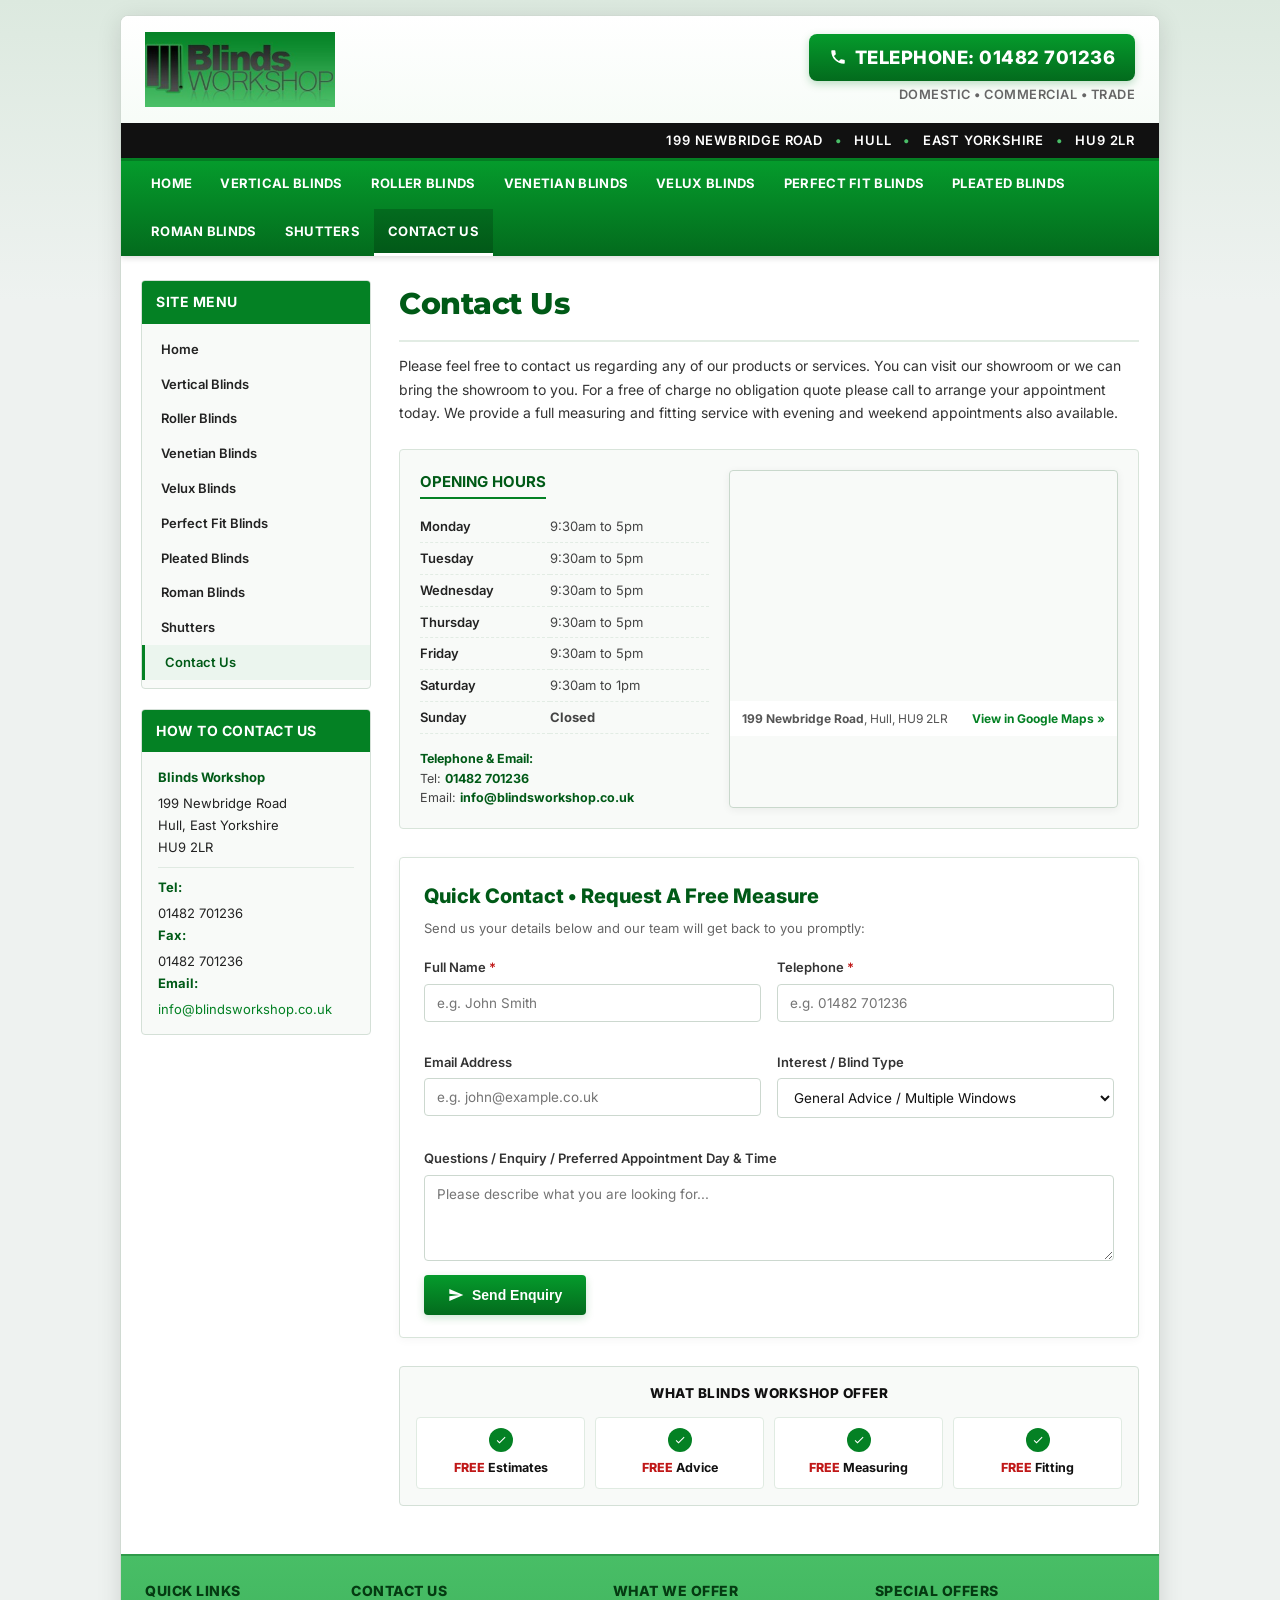
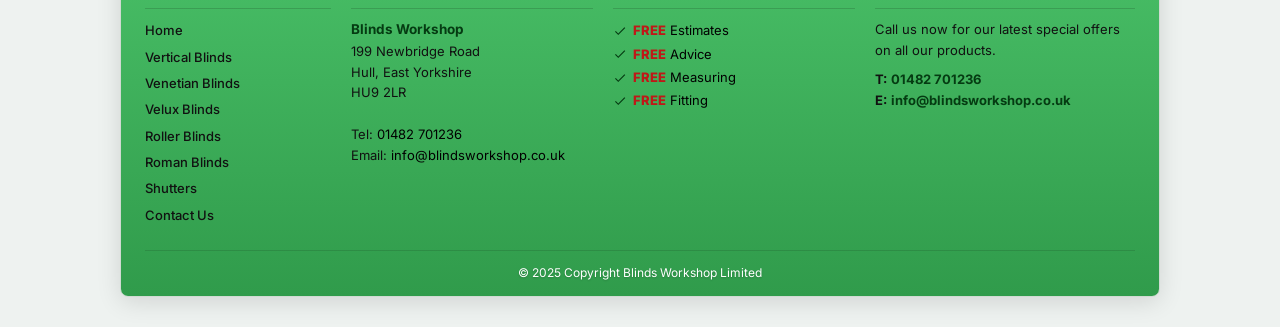
==== contact.html @ a2c5d9ee "Add dedicated responsive Contact Us page with opening hours, map and enquiry form" ====
<!DOCTYPE html>
<html lang="en">
<head>
  <meta charset="UTF-8">
  <meta name="viewport" content="width=device-width, initial-scale=1.0">
  <meta name="keywords" content="blinds workshop, contact blinds workshop, blinds contact, discount blinds, free fitting, hull, york, brough, hessle, yorkshire">
  <meta name="description" content="Contact the Blinds Workshop in Hull. We are a manufacturer of high quality blinds for domestic, commercial and trade customers. Showroom based in Hull, East Yorkshire.">
  <title>Contact Us - Blinds Workshop | Verticals | Rollers | Venetian | Velux | Romans | Hull - East Yorkshire</title>

  <!-- Clean System & Web Typography -->
  <link rel="preconnect" href="https://fonts.googleapis.com">
  <link rel="preconnect" href="https://fonts.gstatic.com" crossorigin>
  <link href="https://fonts.googleapis.com/css2?family=Inter:wght@400;500;600;700;800&family=Montserrat:wght@600;700;800&display=swap" rel="stylesheet">

  <style>
    /* ==========================================================================
       BLINDS WORKSHOP - CONTACT US PAGE
       Preserving authentic green brand identity, structure & content
       ========================================================================== */
    :root {
      --brand-green: #048124;
      --brand-green-dark: #005a17;
      --brand-green-light: #4ABE68;
      --brand-green-grad: linear-gradient(180deg, #059b2c 0%, #036b1d 100%);
      --brand-footer-grad: linear-gradient(180deg, #48be66 0%, #309b4b 100%);
      --accent-red: #c01818;
      --text-main: #222222;
      --text-muted: #555555;
      --bg-page: #eef2f0;
      --bg-card: #ffffff;
      --border-light: #dbe4dd;
      --radius-sm: 4px;
      --radius-md: 8px;
      --shadow-subtle: 0 4px 14px rgba(0, 0, 0, 0.08);
      --container-width: 1040px;
    }

    *, *::before, *::after {
      box-sizing: border-box;
      margin: 0;
      padding: 0;
    }

    body {
      font-family: 'Inter', Arial, Helvetica, sans-serif;
      font-size: 14px;
      line-height: 1.6;
      color: var(--text-main);
      background-color: var(--bg-page);
      background-image: linear-gradient(180deg, #dce9df 0%, #eef2f0 300px);
      background-repeat: no-repeat;
    }

    a {
      color: #000000;
      text-decoration: none;
      transition: color 0.15s ease;
    }

    a:hover {
      color: var(--brand-green-dark);
      text-decoration: underline;
    }

    img {
      max-width: 100%;
      height: auto;
      display: block;
    }

    .site-wrapper {
      max-width: var(--container-width);
      margin: 15px auto 30px auto;
      background: #ffffff;
      box-shadow: 0 5px 25px rgba(0, 0, 0, 0.12);
      border-radius: var(--radius-md);
      overflow: hidden;
      border: 1px solid #d0dad2;
    }

    /* HEADER */
    .site-header {
      background: linear-gradient(180deg, #ffffff 0%, #f4fbf5 100%);
      border-bottom: 3px solid var(--brand-green);
      position: relative;
    }

    .header-top {
      display: flex;
      align-items: center;
      justify-content: space-between;
      padding: 16px 24px;
      gap: 20px;
      flex-wrap: wrap;
    }

    .logo-container {
      display: flex;
      align-items: center;
    }

    .logo-img {
      max-height: 75px;
      width: auto;
      object-fit: contain;
    }

    .header-phone-box {
      text-align: right;
      display: flex;
      flex-direction: column;
      align-items: flex-end;
    }

    .phone-pill {
      display: inline-flex;
      align-items: center;
      gap: 8px;
      background: var(--brand-green-grad);
      color: #ffffff;
      padding: 9px 20px;
      border-radius: var(--radius-md);
      font-size: 1.15rem;
      font-weight: 800;
      box-shadow: 0 3px 8px rgba(4, 129, 36, 0.25);
      letter-spacing: 0.5px;
    }

    .phone-pill:hover {
      background: linear-gradient(180deg, #036b1d 0%, #024b14 100%);
      color: #ffffff;
      text-decoration: none;
    }

    .phone-pill svg {
      width: 18px;
      height: 18px;
      fill: #ffffff;
    }

    .phone-label {
      font-size: 0.8rem;
      color: #666666;
      font-weight: 600;
      margin-top: 4px;
      text-transform: uppercase;
      letter-spacing: 0.5px;
    }

    .contact_address_strip {
      background: #111111;
      color: #ffffff;
      text-align: right;
      padding: 7px 24px;
      font-size: 13px;
      font-weight: 600;
      letter-spacing: 0.8px;
    }

    .contact_address_strip span {
      color: var(--brand-green-light);
      margin: 0 8px;
    }

    /* NAVIGATION */
    .navbar-main {
      background: var(--brand-green-grad);
      position: sticky;
      top: 0;
      z-index: 100;
      box-shadow: 0 2px 6px rgba(0,0,0,0.15);
    }

    .nav-container {
      display: flex;
      align-items: center;
      justify-content: space-between;
      padding: 0 16px;
    }

    .nav-list {
      display: flex;
      align-items: center;
      list-style: none;
      flex-wrap: wrap;
      margin: 0;
      padding: 0;
    }

    .nav-item {
      position: relative;
    }

    .nav-link {
      display: block;
      padding: 12px 14px;
      color: #ffffff;
      font-weight: 700;
      font-size: 13px;
      text-transform: uppercase;
      letter-spacing: 0.3px;
      white-space: nowrap;
      border-bottom: 3px solid transparent;
      transition: background 0.2s, border-color 0.2s;
    }

    .nav-link:hover, .nav-link.active {
      background: rgba(0, 0, 0, 0.18);
      border-bottom-color: #ffffff;
      color: #ffffff;
      text-decoration: none;
    }

    .mobile-nav-toggle {
      display: none;
      background: transparent;
      border: 1px solid rgba(255, 255, 255, 0.4);
      color: #ffffff;
      padding: 8px 12px;
      border-radius: var(--radius-sm);
      font-size: 13px;
      font-weight: bold;
      cursor: pointer;
      align-items: center;
      gap: 6px;
    }

    .mobile-nav-toggle svg {
      width: 18px;
      height: 18px;
      fill: currentColor;
    }

    .mobile-menu-drawer {
      display: none;
      background: #036b1d;
      padding: 12px 20px;
    }

    .mobile-menu-drawer.open {
      display: block;
    }

    .mobile-menu-drawer ul {
      list-style: none;
    }

    .mobile-menu-drawer li {
      border-bottom: 1px solid rgba(255, 255, 255, 0.15);
    }

    .mobile-menu-drawer a {
      display: block;
      padding: 10px 0;
      color: #ffffff;
      font-weight: 600;
      font-size: 14px;
    }

    /* TWO-COLUMN LAYOUT */
    .main-body-layout {
      display: flex;
      padding: 24px 20px;
      gap: 28px;
    }

    .sidebar-left {
      width: 230px;
      flex-shrink: 0;
    }

    .sidebar-widget {
      background: #f8faf8;
      border: 1px solid #d4e0d7;
      border-radius: var(--radius-sm);
      margin-bottom: 20px;
      overflow: hidden;
    }

    .sidebar-widget-header {
      background: var(--brand-green);
      color: #ffffff;
      padding: 10px 14px;
      font-size: 14px;
      font-weight: 700;
      text-transform: uppercase;
      letter-spacing: 0.5px;
    }

    .sidebar-nav-list {
      list-style: none;
      padding: 8px 0;
    }

    .sidebar-nav-list li a {
      display: block;
      padding: 7px 16px;
      color: #222222;
      font-size: 13px;
      font-weight: 600;
      border-left: 3px solid transparent;
      transition: all 0.15s;
    }

    .sidebar-nav-list li a:hover, .sidebar-nav-list li a.active {
      background: #ebf5ee;
      border-left-color: var(--brand-green);
      color: var(--brand-green-dark);
      text-decoration: none;
      padding-left: 20px;
    }

    .sidebar-contact-box {
      padding: 14px 16px;
      font-size: 13px;
      line-height: 1.7;
    }

    .sidebar-contact-box strong {
      color: var(--brand-green-dark);
      display: block;
      margin-bottom: 4px;
    }

    /* RIGHT CONTENT */
    .content-right {
      flex: 1;
      min-width: 0;
    }

    .page-title {
      font-family: 'Montserrat', Arial, sans-serif;
      font-size: 1.85rem;
      font-weight: 800;
      color: var(--brand-green-dark);
      margin-bottom: 12px;
      letter-spacing: -0.5px;
      border-bottom: 2px solid #e2ece4;
      padding-bottom: 12px;
    }

    .page-intro {
      font-size: 14px;
      line-height: 1.7;
      color: #333333;
      margin-bottom: 24px;
    }

    /* OPENING HOURS & MAP GRID */
    .contact-info-map-grid {
      display: grid;
      grid-template-columns: 1fr 1.35fr;
      gap: 20px;
      margin-bottom: 28px;
      background: #f8faf8;
      border: 1px solid #d8e4da;
      border-radius: var(--radius-sm);
      padding: 20px;
    }

    .hours-panel h3 {
      font-size: 15px;
      font-weight: 700;
      color: var(--brand-green-dark);
      text-transform: uppercase;
      margin-bottom: 12px;
      border-bottom: 2px solid var(--brand-green);
      display: inline-block;
      padding-bottom: 3px;
    }

    .hours-table {
      width: 100%;
      border-collapse: collapse;
      font-size: 13px;
      margin-bottom: 16px;
    }

    .hours-table td {
      padding: 5px 0;
      border-bottom: 1px dashed #e2ece4;
    }

    .hours-table td.day {
      font-weight: 600;
      color: #222;
      width: 45%;
    }

    .hours-table td.time {
      color: #444;
    }

    .map-frame-box {
      border-radius: var(--radius-sm);
      overflow: hidden;
      border: 1px solid #c9d8cc;
      box-shadow: 0 2px 8px rgba(0,0,0,0.06);
    }

    .map-frame-box iframe {
      width: 100%;
      height: 230px;
      display: block;
      border: 0;
    }

    .map-caption {
      padding: 8px 12px;
      background: #ffffff;
      font-size: 12px;
      color: #555;
      display: flex;
      justify-content: space-between;
      align-items: center;
    }

    /* QUICK CONTACT FORM */
    .contact-form-card {
      background: #ffffff;
      border: 1px solid #d8e4da;
      border-radius: var(--radius-sm);
      padding: 22px 24px;
      margin-bottom: 28px;
      box-shadow: 0 2px 10px rgba(0, 0, 0, 0.04);
    }

    .contact-form-title {
      font-size: 1.25rem;
      font-weight: 800;
      color: var(--brand-green-dark);
      margin-bottom: 6px;
    }

    .contact-form-subtitle {
      font-size: 13px;
      color: #666;
      margin-bottom: 18px;
    }

    .form-grid {
      display: grid;
      grid-template-columns: 1fr 1fr;
      gap: 16px;
      margin-bottom: 16px;
    }

    .form-group {
      display: flex;
      flex-direction: column;
      gap: 6px;
      margin-bottom: 14px;
    }

    .form-label {
      font-size: 13px;
      font-weight: 600;
      color: #333;
    }

    .form-label span.req {
      color: var(--accent-red);
    }

    .form-input, .form-textarea, .form-select {
      width: 100%;
      padding: 10px 12px;
      font-family: inherit;
      font-size: 13.5px;
      border: 1px solid #ccd8cf;
      border-radius: var(--radius-sm);
      background: #ffffff;
      color: #111;
      transition: border-color 0.2s;
    }

    .form-input:focus, .form-textarea:focus, .form-select:focus {
      outline: none;
      border-color: var(--brand-green);
      box-shadow: 0 0 0 2px rgba(4, 129, 36, 0.15);
    }

    .btn-submit {
      background: var(--brand-green-grad);
      color: #ffffff;
      font-weight: 800;
      font-size: 14px;
      padding: 12px 24px;
      border: none;
      border-radius: var(--radius-sm);
      cursor: pointer;
      display: inline-flex;
      align-items: center;
      gap: 8px;
      box-shadow: 0 3px 8px rgba(4, 129, 36, 0.2);
    }

    .btn-submit:hover {
      background: linear-gradient(180deg, #036b1d 0%, #024b14 100%);
    }

    /* "WHAT WE OFFER" 4 USPs */
    .usps-bar-container {
      background: #f8faf8;
      border: 1px solid #d4e0d7;
      border-radius: var(--radius-sm);
      padding: 16px;
      margin-bottom: 24px;
    }

    .usps-bar-title {
      font-size: 13.5px;
      font-weight: 800;
      color: #111111;
      text-transform: uppercase;
      letter-spacing: 0.5px;
      margin-bottom: 12px;
      text-align: center;
    }

    .usps-bar-grid {
      display: grid;
      grid-template-columns: repeat(4, 1fr);
      gap: 10px;
    }

    .usp-pill-box {
      background: #ffffff;
      border: 1px solid #e0ebe2;
      border-radius: var(--radius-sm);
      padding: 10px 8px;
      text-align: center;
      display: flex;
      flex-direction: column;
      align-items: center;
    }

    .usp-tick-icon {
      width: 24px;
      height: 24px;
      background: var(--brand-green);
      color: #ffffff;
      border-radius: 50%;
      display: flex;
      align-items: center;
      justify-content: center;
      margin-bottom: 6px;
    }

    .usp-tick-icon svg {
      width: 12px;
      height: 12px;
      fill: #ffffff;
    }

    .usp-pill-label {
      font-size: 12.5px;
      font-weight: 700;
      color: #111111;
    }

    .usp-pill-label span.free-red {
      color: var(--accent-red);
      font-weight: 800;
    }

    /* FOOTER */
    .site-footer-green {
      background: var(--brand-footer-grad);
      color: #000000;
      border-top: 2px solid #309b4b;
      padding: 24px 24px 14px 24px;
    }

    .footer-columns-grid {
      display: grid;
      grid-template-columns: 1fr 1.3fr 1.3fr 1.4fr;
      gap: 20px;
      margin-bottom: 20px;
    }

    .footer-col h4 {
      font-size: 14px;
      font-weight: 800;
      text-transform: uppercase;
      color: #053b12;
      border-bottom: 1px solid rgba(0, 0, 0, 0.15);
      padding-bottom: 6px;
      margin-bottom: 10px;
      letter-spacing: 0.5px;
    }

    .footer-links-list {
      list-style: none;
    }

    .footer-links-list li {
      margin-bottom: 4px;
    }

    .footer-links-list a {
      color: #111111;
      font-size: 13px;
      font-weight: 500;
    }

    .footer-links-list a:hover {
      color: #ffffff;
      text-decoration: underline;
    }

    .footer-contact-info {
      font-size: 13px;
      line-height: 1.6;
      color: #111111;
    }

    .footer-contact-info strong {
      display: block;
      color: #053b12;
      font-size: 13.5px;
    }

    .footer-offers-list {
      list-style: none;
      font-size: 13px;
      line-height: 1.8;
    }

    .footer-offers-list li {
      display: flex;
      align-items: center;
      gap: 6px;
    }

    .footer-offers-list li svg {
      width: 14px;
      height: 14px;
      fill: #053b12;
      flex-shrink: 0;
    }

    .footer-offers-list span.free-text {
      color: var(--accent-red);
      font-weight: 800;
    }

    .footer-special-offers {
      font-size: 13px;
      line-height: 1.6;
      color: #111111;
    }

    .footer-special-offers a {
      color: #053b12;
      font-weight: 700;
    }

    .footer-copyright {
      border-top: 1px solid rgba(0, 0, 0, 0.12);
      padding-top: 12px;
      text-align: center;
      font-size: 12px;
      color: #ffffff;
      text-shadow: 0 1px 2px rgba(0, 0, 0, 0.2);
    }

    /* RESPONSIVE */
    @media (max-width: 960px) {
      .main-body-layout {
        flex-direction: column;
      }
      .sidebar-left {
        width: 100%;
      }
      .footer-columns-grid {
        grid-template-columns: 1fr 1fr;
      }
      .contact-info-map-grid {
        grid-template-columns: 1fr;
      }
    }

    @media (max-width: 768px) {
      .site-wrapper {
        margin: 0;
        border-radius: 0;
        border: none;
      }
      .header-top {
        flex-direction: column;
        text-align: center;
      }
      .header-phone-box {
        align-items: center;
      }
      .contact_address_strip {
        text-align: center;
        font-size: 11.5px;
      }
      .nav-list {
        display: none;
      }
      .mobile-nav-toggle {
        display: inline-flex;
        margin: 8px 0;
      }
      .form-grid {
        grid-template-columns: 1fr;
      }
      .usps-bar-grid {
        grid-template-columns: repeat(2, 1fr);
      }
      .footer-columns-grid {
        grid-template-columns: 1fr;
      }
    }
  </style>
</head>
<body>

  <div class="site-wrapper">

    <!-- HEADER -->
    <header class="site-header">
      <div class="header-top">
        <div class="logo-container">
          <a href="index.html" title="Blinds Workshop Home">
            <img src="images/logo.png" alt="Blinds Workshop Logo" class="logo-img" onerror="this.src='images/logo-original.png';">
          </a>
        </div>

        <div class="header-phone-box">
          <a href="tel:01482701236" class="phone-pill">
            <svg viewBox="0 0 24 24"><path d="M6.62 10.79a15.053 15.053 0 006.59 6.59l2.2-2.2c.27-.27.67-.36 1.02-.24 1.12.37 2.33.57 3.57.57.55 0 1 .45 1 1V20c0 .55-.45 1-1 1-9.39 0-17-7.61-17-17 0-.55.45-1 1-1h3.5c.55 0 1 .45 1 1 0 1.25.2 2.45.57 3.57.11.35.03.74-.25 1.02l-2.2 2.2z"/></svg>
            <span>TELEPHONE: 01482 701236</span>
          </a>
          <span class="phone-label">Domestic &bull; Commercial &bull; Trade</span>
        </div>
      </div>

      <div class="contact_address_strip">
        199 NEWBRIDGE ROAD <span>&bull;</span> HULL <span>&bull;</span> EAST YORKSHIRE <span>&bull;</span> HU9 2LR
      </div>
    </header>

    <!-- NAVIGATION BAR -->
    <nav class="navbar-main" aria-label="Main Menu">
      <div class="nav-container">
        <ul class="nav-list">
          <li class="nav-item"><a href="index.html" class="nav-link">Home</a></li>
          <li class="nav-item"><a href="index.html#vertical-blinds" class="nav-link">Vertical Blinds</a></li>
          <li class="nav-item"><a href="index.html#roller-blinds" class="nav-link">Roller Blinds</a></li>
          <li class="nav-item"><a href="index.html#venetian-blinds" class="nav-link">Venetian Blinds</a></li>
          <li class="nav-item"><a href="index.html#velux-blinds" class="nav-link">Velux Blinds</a></li>
          <li class="nav-item"><a href="index.html#perfect-fit-blinds" class="nav-link">Perfect Fit Blinds</a></li>
          <li class="nav-item"><a href="index.html#pleated-blinds" class="nav-link">Pleated Blinds</a></li>
          <li class="nav-item"><a href="index.html#roman-blinds" class="nav-link">Roman Blinds</a></li>
          <li class="nav-item"><a href="index.html#shutters" class="nav-link">Shutters</a></li>
          <li class="nav-item"><a href="contact_us.html" class="nav-link active">Contact Us</a></li>
        </ul>

        <button class="mobile-nav-toggle" id="mobile-btn" aria-label="Open navigation menu">
          <svg viewBox="0 0 24 24"><path d="M3 18h18v-2H3v2zm0-5h18v-2H3v2zm0-7v2h18V6H3z"/></svg>
          <span>SITE MENU</span>
        </button>
      </div>

      <div class="mobile-menu-drawer" id="mobile-drawer">
        <ul>
          <li><a href="index.html">Home</a></li>
          <li><a href="index.html#vertical-blinds">Vertical Blinds</a></li>
          <li><a href="index.html#roller-blinds">Roller Blinds</a></li>
          <li><a href="index.html#venetian-blinds">Venetian Blinds</a></li>
          <li><a href="index.html#velux-blinds">Velux Blinds</a></li>
          <li><a href="index.html#perfect-fit-blinds">Perfect Fit Blinds</a></li>
          <li><a href="index.html#pleated-blinds">Pleated Blinds</a></li>
          <li><a href="index.html#roman-blinds">Roman Blinds</a></li>
          <li><a href="index.html#shutters">Shutters</a></li>
          <li><a href="contact_us.html">Contact Us</a></li>
        </ul>
      </div>
    </nav>

    <!-- MAIN TWO-COLUMN BODY LAYOUT -->
    <main class="main-body-layout">

      <!-- LEFT SIDEBAR -->
      <aside class="sidebar-left">
        <div class="sidebar-widget">
          <div class="sidebar-widget-header">Site Menu</div>
          <ul class="sidebar-nav-list">
            <li><a href="index.html">Home</a></li>
            <li><a href="index.html#vertical-blinds">Vertical Blinds</a></li>
            <li><a href="index.html#roller-blinds">Roller Blinds</a></li>
            <li><a href="index.html#venetian-blinds">Venetian Blinds</a></li>
            <li><a href="index.html#velux-blinds">Velux Blinds</a></li>
            <li><a href="index.html#perfect-fit-blinds">Perfect Fit Blinds</a></li>
            <li><a href="index.html#pleated-blinds">Pleated Blinds</a></li>
            <li><a href="index.html#roman-blinds">Roman Blinds</a></li>
            <li><a href="index.html#shutters">Shutters</a></li>
            <li><a href="contact_us.html" class="active">Contact Us</a></li>
          </ul>
        </div>

        <div class="sidebar-widget">
          <div class="sidebar-widget-header">How to Contact Us</div>
          <div class="sidebar-contact-box">
            <strong>Blinds Workshop</strong>
            <p>199 Newbridge Road<br>Hull, East Yorkshire<br>HU9 2LR</p>
            <hr style="border:none;border-top:1px solid #e0eae2;margin:8px 0;">
            <p><strong>Tel:</strong> 01482 701236</p>
            <p><strong>Fax:</strong> 01482 701236</p>
            <p><strong>Email:</strong> <a href="mailto:info@blindsworkshop.co.uk" style="color:var(--brand-green);word-break:break-all;">info@blindsworkshop.co.uk</a></p>
          </div>
        </div>
      </aside>

      <!-- RIGHT MAIN CONTENT -->
      <section class="content-right">
        <h1 class="page-title">Contact Us</h1>
        <p class="page-intro">
          Please feel free to contact us regarding any of our products or services. You can visit our showroom or we can bring the showroom to you. For a free of charge no obligation quote please call to arrange your appointment today. We provide a full measuring and fitting service with evening and weekend appointments also available.
        </p>

        <!-- Opening Hours & Map Grid -->
        <div class="contact-info-map-grid">
          <div class="hours-panel">
            <h3>Opening Hours</h3>
            <table class="hours-table">
              <tr>
                <td class="day">Monday</td>
                <td class="time">9:30am to 5pm</td>
              </tr>
              <tr>
                <td class="day">Tuesday</td>
                <td class="time">9:30am to 5pm</td>
              </tr>
              <tr>
                <td class="day">Wednesday</td>
                <td class="time">9:30am to 5pm</td>
              </tr>
              <tr>
                <td class="day">Thursday</td>
                <td class="time">9:30am to 5pm</td>
              </tr>
              <tr>
                <td class="day">Friday</td>
                <td class="time">9:30am to 5pm</td>
              </tr>
              <tr>
                <td class="day">Saturday</td>
                <td class="time">9:30am to 1pm</td>
              </tr>
              <tr>
                <td class="day">Sunday</td>
                <td class="time"><strong>Closed</strong></td>
              </tr>
            </table>

            <div style="font-size:12.5px;color:#444;line-height:1.5;">
              <strong style="color:var(--brand-green-dark);display:block;margin-bottom:2px;">Telephone &amp; Email:</strong>
              Tel: <a href="tel:01482701236" style="color:var(--brand-green-dark);font-weight:700;">01482 701236</a><br>
              Email: <a href="mailto:info@blindsworkshop.co.uk" style="color:var(--brand-green-dark);font-weight:700;">info@blindsworkshop.co.uk</a>
            </div>
          </div>

          <div class="map-frame-box">
            <iframe 
              title="Blinds Workshop Hull Map"
              src="https://maps.google.com/maps?q=199+Newbridge+Road,+Hull,+East+Yorkshire,+HU9+2LR&t=&z=15&ie=UTF8&iwloc=&output=embed"
              loading="lazy">
            </iframe>
            <div class="map-caption">
              <span><strong>199 Newbridge Road</strong>, Hull, HU9 2LR</span>
              <a href="https://maps.google.com/?q=199+Newbridge+Road,+Hull,+HU9+2LR" target="_blank" rel="noopener" style="color:var(--brand-green);font-weight:700;">View in Google Maps &raquo;</a>
            </div>
          </div>
        </div>

        <!-- Quick Contact Form -->
        <div class="contact-form-card">
          <h2 class="contact-form-title">Quick Contact &bull; Request A Free Measure</h2>
          <p class="contact-form-subtitle">Send us your details below and our team will get back to you promptly:</p>

          <form id="contact-form" onsubmit="handleContactSubmit(event)">
            <div class="form-grid">
              <div class="form-group">
                <label for="name" class="form-label">Full Name <span class="req">*</span></label>
                <input type="text" id="name" class="form-input" placeholder="e.g. John Smith" required>
              </div>
              <div class="form-group">
                <label for="tel" class="form-label">Telephone <span class="req">*</span></label>
                <input type="tel" id="tel" class="form-input" placeholder="e.g. 01482 701236" required>
              </div>
            </div>

            <div class="form-grid">
              <div class="form-group">
                <label for="email" class="form-label">Email Address</label>
                <input type="email" id="email" class="form-input" placeholder="e.g. john@example.co.uk">
              </div>
              <div class="form-group">
                <label for="service-type" class="form-label">Interest / Blind Type</label>
                <select id="service-type" class="form-select">
                  <option value="General Advice">General Advice / Multiple Windows</option>
                  <option value="Vertical Blinds">Vertical Blinds</option>
                  <option value="Roller Blinds">Roller Blinds</option>
                  <option value="Venetian Blinds">Venetian Blinds</option>
                  <option value="Velux Blinds">Velux Blinds</option>
                  <option value="Perfect Fit Blinds">Perfect Fit Blinds</option>
                  <option value="Pleated Blinds">Pleated Blinds</option>
                  <option value="Roman Blinds">Roman Blinds</option>
                  <option value="Shutters">Shutters</option>
                </select>
              </div>
            </div>

            <div class="form-group">
              <label for="message" class="form-label">Questions / Enquiry / Preferred Appointment Day &amp; Time</label>
              <textarea id="message" class="form-textarea" rows="4" placeholder="Please describe what you are looking for..."></textarea>
            </div>

            <button type="submit" class="btn-submit">
              <svg style="width:16px;height:16px;fill:currentColor;" viewBox="0 0 24 24"><path d="M2.01 21L23 12 2.01 3 2 10l15 2-15 2z"/></svg>
              Send Enquiry
            </button>
          </form>

          <div id="form-msg-box" style="display:none;margin-top:16px;padding:14px;background:#ebfbee;border:1px solid #7bc58e;color:#1e4b28;border-radius:4px;">
            <strong>Thank you for contacting Blinds Workshop!</strong><br>
            We have received your enquiry and our team will get in touch with you shortly.
          </div>
        </div>

        <!-- 4 USPs -->
        <div class="usps-bar-container">
          <div class="usps-bar-title">What Blinds Workshop Offer</div>
          <div class="usps-bar-grid">
            <div class="usp-pill-box">
              <div class="usp-tick-icon">
                <svg viewBox="0 0 24 24"><path d="M9 16.17L4.83 12l-1.42 1.41L9 19 21 7l-1.41-1.41z"/></svg>
              </div>
              <div class="usp-pill-label"><span class="free-red">FREE</span> Estimates</div>
            </div>
            <div class="usp-pill-box">
              <div class="usp-tick-icon">
                <svg viewBox="0 0 24 24"><path d="M9 16.17L4.83 12l-1.42 1.41L9 19 21 7l-1.41-1.41z"/></svg>
              </div>
              <div class="usp-pill-label"><span class="free-red">FREE</span> Advice</div>
            </div>
            <div class="usp-pill-box">
              <div class="usp-tick-icon">
                <svg viewBox="0 0 24 24"><path d="M9 16.17L4.83 12l-1.42 1.41L9 19 21 7l-1.41-1.41z"/></svg>
              </div>
              <div class="usp-pill-label"><span class="free-red">FREE</span> Measuring</div>
            </div>
            <div class="usp-pill-box">
              <div class="usp-tick-icon">
                <svg viewBox="0 0 24 24"><path d="M9 16.17L4.83 12l-1.42 1.41L9 19 21 7l-1.41-1.41z"/></svg>
              </div>
              <div class="usp-pill-label"><span class="free-red">FREE</span> Fitting</div>
            </div>
          </div>
        </div>

      </section>
    </main>

    <!-- SIGNATURE GREEN FOOTER -->
    <footer class="site-footer-green">
      <div class="footer-columns-grid">
        <div class="footer-col">
          <h4>Quick Links</h4>
          <ul class="footer-links-list">
            <li><a href="index.html">Home</a></li>
            <li><a href="index.html#vertical-blinds">Vertical Blinds</a></li>
            <li><a href="index.html#venetian-blinds">Venetian Blinds</a></li>
            <li><a href="index.html#velux-blinds">Velux Blinds</a></li>
            <li><a href="index.html#roller-blinds">Roller Blinds</a></li>
            <li><a href="index.html#roman-blinds">Roman Blinds</a></li>
            <li><a href="index.html#shutters">Shutters</a></li>
            <li><a href="contact_us.html">Contact Us</a></li>
          </ul>
        </div>

        <div class="footer-col">
          <h4>Contact Us</h4>
          <div class="footer-contact-info">
            <strong>Blinds Workshop</strong>
            199 Newbridge Road<br>
            Hull, East Yorkshire<br>
            HU9 2LR<br><br>
            Tel: <a href="tel:01482701236">01482 701236</a><br>
            Email: <a href="mailto:info@blindsworkshop.co.uk">info@blindsworkshop.co.uk</a>
          </div>
        </div>

        <div class="footer-col">
          <h4>What We Offer</h4>
          <ul class="footer-offers-list">
            <li>
              <svg viewBox="0 0 24 24"><path d="M9 16.17L4.83 12l-1.42 1.41L9 19 21 7l-1.41-1.41z"/></svg>
              <span><span class="free-text">FREE</span> Estimates</span>
            </li>
            <li>
              <svg viewBox="0 0 24 24"><path d="M9 16.17L4.83 12l-1.42 1.41L9 19 21 7l-1.41-1.41z"/></svg>
              <span><span class="free-text">FREE</span> Advice</span>
            </li>
            <li>
              <svg viewBox="0 0 24 24"><path d="M9 16.17L4.83 12l-1.42 1.41L9 19 21 7l-1.41-1.41z"/></svg>
              <span><span class="free-text">FREE</span> Measuring</span>
            </li>
            <li>
              <svg viewBox="0 0 24 24"><path d="M9 16.17L4.83 12l-1.42 1.41L9 19 21 7l-1.41-1.41z"/></svg>
              <span><span class="free-text">FREE</span> Fitting</span>
            </li>
          </ul>
        </div>

        <div class="footer-col">
          <h4>Special Offers</h4>
          <div class="footer-special-offers">
            <p style="margin-bottom:8px;">Call us now for our latest special offers on all our products.</p>
            <p><strong>T:</strong> <a href="tel:01482701236">01482 701236</a></p>
            <p><strong>E:</strong> <a href="mailto:info@blindsworkshop.co.uk">info@blindsworkshop.co.uk</a></p>
          </div>
        </div>
      </div>

      <div class="footer-copyright">
        &copy; 2025 Copyright Blinds Workshop Limited
      </div>
    </footer>

  </div>

  <script>
    const mobileBtn = document.getElementById('mobile-btn');
    const mobileDrawer = document.getElementById('mobile-drawer');

    if (mobileBtn && mobileDrawer) {
      mobileBtn.addEventListener('click', function() {
        mobileDrawer.classList.toggle('open');
      });
    }

    function handleContactSubmit(e) {
      e.preventDefault();
      document.getElementById('contact-form').style.display = 'none';
      document.getElementById('form-msg-box').style.display = 'block';
    }
  </script>

</body>
</html>
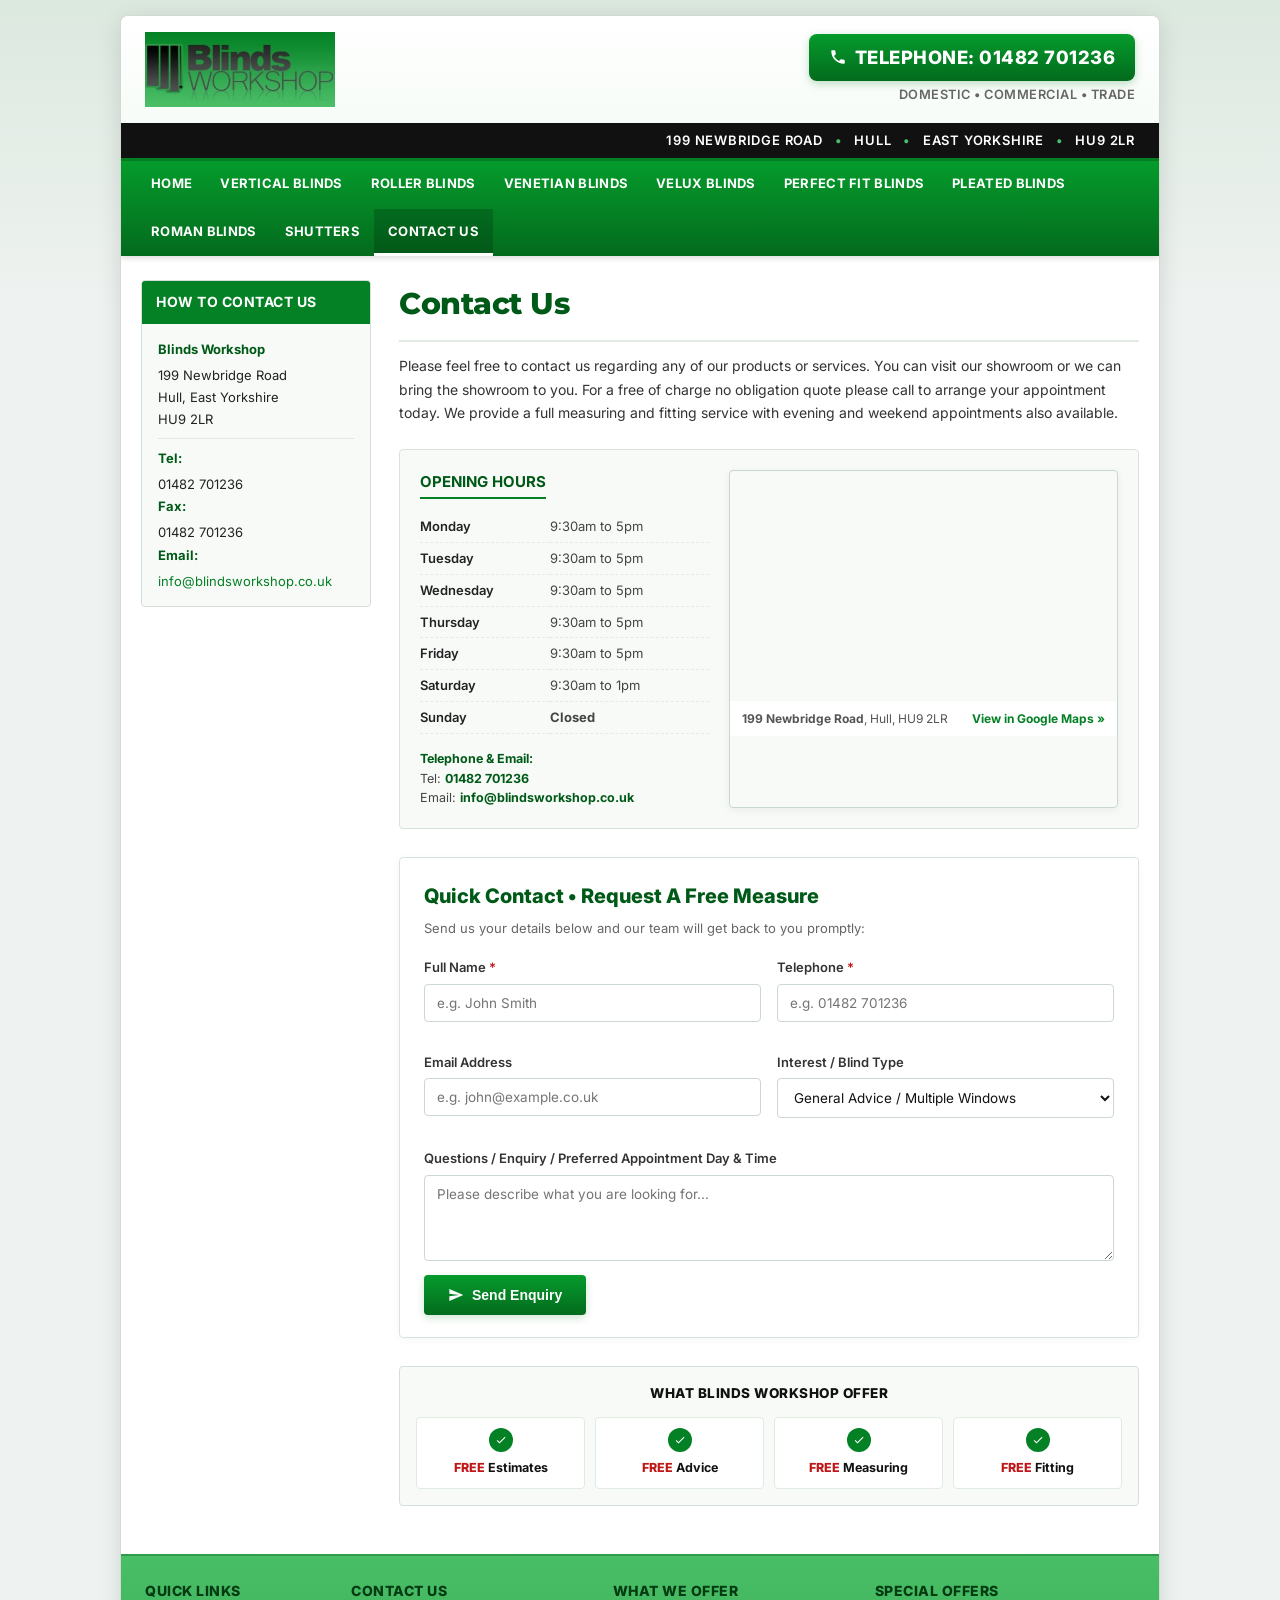
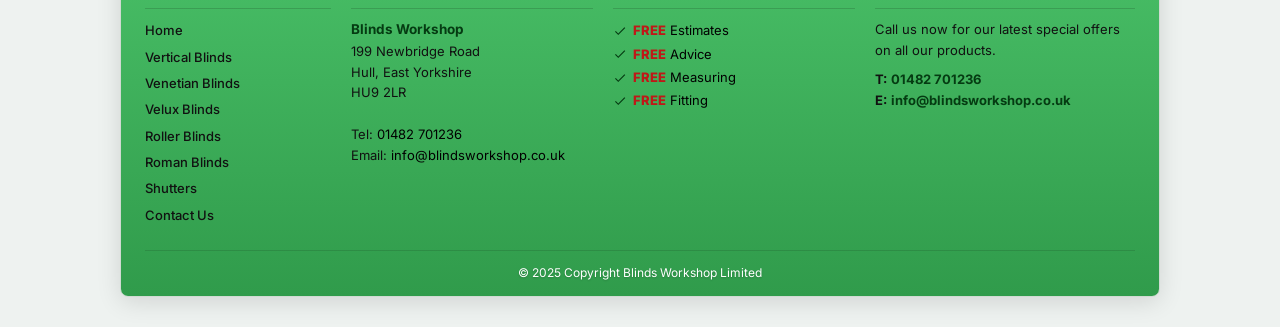
==== commit 911ef09d: "Remove redundant Site Menu box from sidebar across all pages" ====
--- a/contact.html
+++ b/contact.html
@@ -749,7 +749,7 @@
       <div class="nav-container">
         <ul class="nav-list">
           <li class="nav-item"><a href="index.html" class="nav-link">Home</a></li>
-          <li class="nav-item"><a href="index.html#vertical-blinds" class="nav-link">Vertical Blinds</a></li>
+          <li class="nav-item"><a href="vertical_blinds.html" class="nav-link">Vertical Blinds</a></li>
           <li class="nav-item"><a href="index.html#roller-blinds" class="nav-link">Roller Blinds</a></li>
           <li class="nav-item"><a href="index.html#venetian-blinds" class="nav-link">Venetian Blinds</a></li>
           <li class="nav-item"><a href="index.html#velux-blinds" class="nav-link">Velux Blinds</a></li>
@@ -769,7 +769,7 @@
       <div class="mobile-menu-drawer" id="mobile-drawer">
         <ul>
           <li><a href="index.html">Home</a></li>
-          <li><a href="index.html#vertical-blinds">Vertical Blinds</a></li>
+          <li><a href="vertical_blinds.html">Vertical Blinds</a></li>
           <li><a href="index.html#roller-blinds">Roller Blinds</a></li>
           <li><a href="index.html#venetian-blinds">Venetian Blinds</a></li>
           <li><a href="index.html#velux-blinds">Velux Blinds</a></li>
@@ -787,22 +787,6 @@
 
       <!-- LEFT SIDEBAR -->
       <aside class="sidebar-left">
-        <div class="sidebar-widget">
-          <div class="sidebar-widget-header">Site Menu</div>
-          <ul class="sidebar-nav-list">
-            <li><a href="index.html">Home</a></li>
-            <li><a href="index.html#vertical-blinds">Vertical Blinds</a></li>
-            <li><a href="index.html#roller-blinds">Roller Blinds</a></li>
-            <li><a href="index.html#venetian-blinds">Venetian Blinds</a></li>
-            <li><a href="index.html#velux-blinds">Velux Blinds</a></li>
-            <li><a href="index.html#perfect-fit-blinds">Perfect Fit Blinds</a></li>
-            <li><a href="index.html#pleated-blinds">Pleated Blinds</a></li>
-            <li><a href="index.html#roman-blinds">Roman Blinds</a></li>
-            <li><a href="index.html#shutters">Shutters</a></li>
-            <li><a href="contact_us.html" class="active">Contact Us</a></li>
-          </ul>
-        </div>
-
         <div class="sidebar-widget">
           <div class="sidebar-widget-header">How to Contact Us</div>
           <div class="sidebar-contact-box">
@@ -974,7 +958,7 @@
           <h4>Quick Links</h4>
           <ul class="footer-links-list">
             <li><a href="index.html">Home</a></li>
-            <li><a href="index.html#vertical-blinds">Vertical Blinds</a></li>
+            <li><a href="vertical_blinds.html">Vertical Blinds</a></li>
             <li><a href="index.html#venetian-blinds">Venetian Blinds</a></li>
             <li><a href="index.html#velux-blinds">Velux Blinds</a></li>
             <li><a href="index.html#roller-blinds">Roller Blinds</a></li>
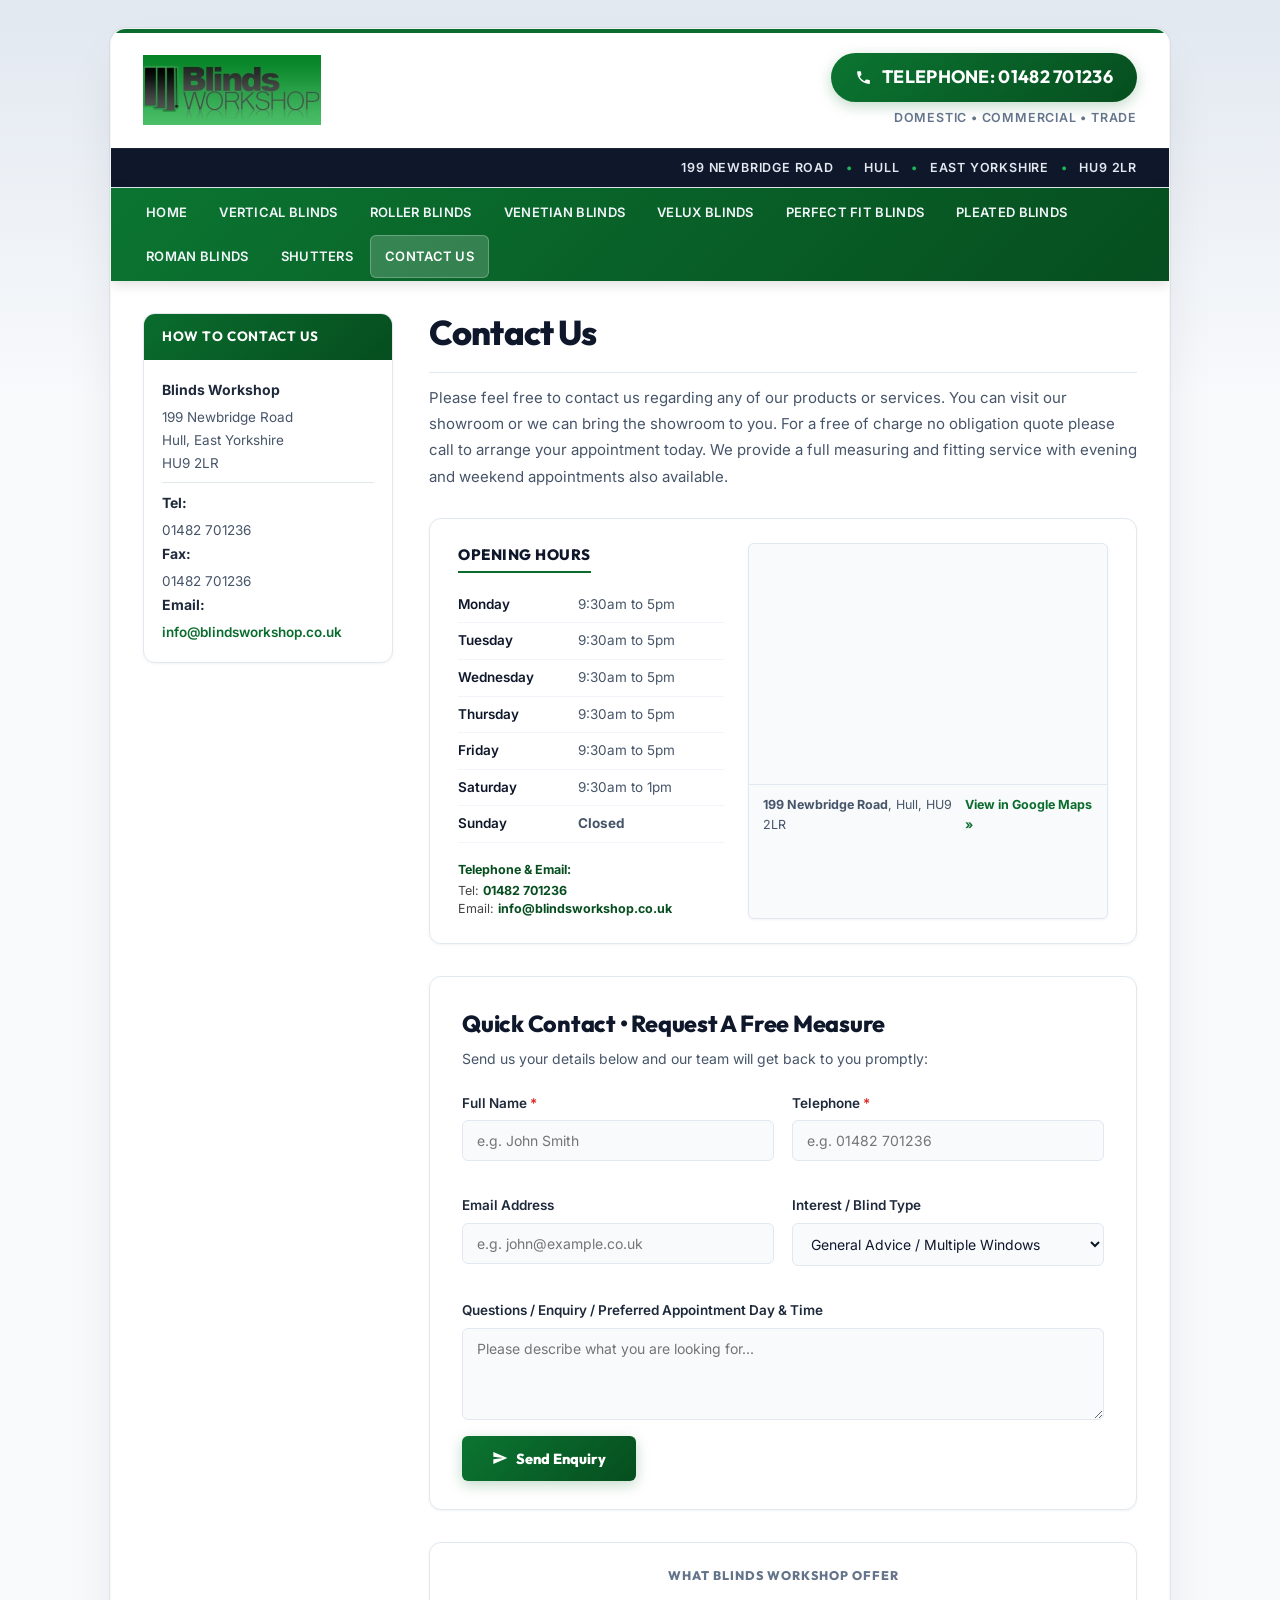
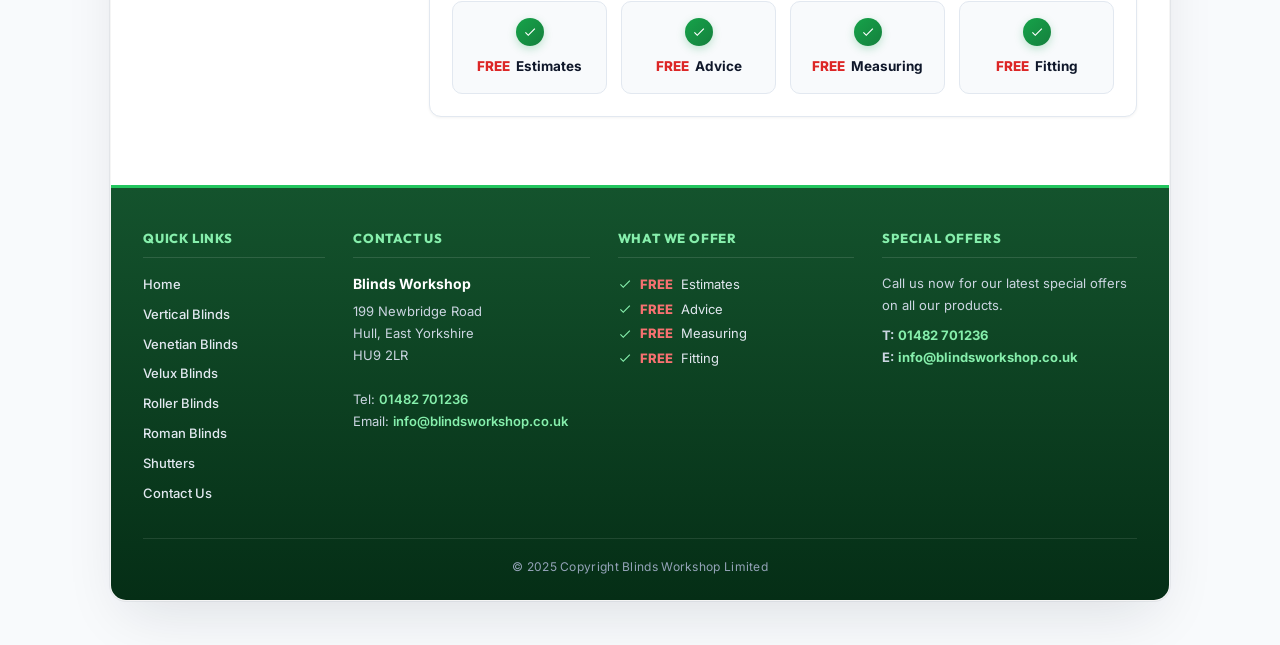
==== commit b4f81740: "Modernize typography, elevation, and design system across all pages without adding extra elements" ====
--- a/contact.html
+++ b/contact.html
@@ -7,32 +7,41 @@
   <meta name="description" content="Contact the Blinds Workshop in Hull. We are a manufacturer of high quality blinds for domestic, commercial and trade customers. Showroom based in Hull, East Yorkshire.">
   <title>Contact Us - Blinds Workshop | Verticals | Rollers | Venetian | Velux | Romans | Hull - East Yorkshire</title>
 
-  <!-- Clean System & Web Typography -->
+  <!-- Modern Typography: Outfit for headings, Inter for body -->
   <link rel="preconnect" href="https://fonts.googleapis.com">
   <link rel="preconnect" href="https://fonts.gstatic.com" crossorigin>
-  <link href="https://fonts.googleapis.com/css2?family=Inter:wght@400;500;600;700;800&family=Montserrat:wght@600;700;800&display=swap" rel="stylesheet">
+  <link href="https://fonts.googleapis.com/css2?family=Inter:wght@400;500;600;700;800&family=Outfit:wght@600;700;800&display=swap" rel="stylesheet">
 
   <style>
     /* ==========================================================================
-       BLINDS WORKSHOP - CONTACT US PAGE
-       Preserving authentic green brand identity, structure & content
+       BLINDS WORKSHOP - MODERNIZED DESIGN SYSTEM (Contact Us)
+       Enhanced aesthetics, modern typography, elevation & micro-interactions
+       Strictly preserves every existing HTML element & content structure
        ========================================================================== */
     :root {
-      --brand-green: #048124;
-      --brand-green-dark: #005a17;
-      --brand-green-light: #4ABE68;
-      --brand-green-grad: linear-gradient(180deg, #059b2c 0%, #036b1d 100%);
-      --brand-footer-grad: linear-gradient(180deg, #48be66 0%, #309b4b 100%);
-      --accent-red: #c01818;
-      --text-main: #222222;
-      --text-muted: #555555;
-      --bg-page: #eef2f0;
+      --brand-green: #0a6c2d;
+      --brand-green-dark: #064e1f;
+      --brand-green-deep: #033614;
+      --brand-green-light: #22c55e;
+      --brand-green-subtle: #f0fdf4;
+      --brand-green-grad: linear-gradient(135deg, #0b7531 0%, #064e1f 100%);
+      --brand-footer-grad: linear-gradient(180deg, #14532d 0%, #052e16 100%);
+      --accent-red: #dc2626;
+      --text-main: #1e293b;
+      --text-muted: #475569;
+      --text-light: #64748b;
+      --bg-page: #f1f5f9;
       --bg-card: #ffffff;
-      --border-light: #dbe4dd;
-      --radius-sm: 4px;
-      --radius-md: 8px;
-      --shadow-subtle: 0 4px 14px rgba(0, 0, 0, 0.08);
-      --container-width: 1040px;
+      --border-light: #e2e8f0;
+      --border-hover: #cbd5e1;
+      --radius-sm: 6px;
+      --radius-md: 12px;
+      --radius-lg: 16px;
+      --shadow-sm: 0 1px 3px rgba(0, 0, 0, 0.05);
+      --shadow-md: 0 4px 12px -2px rgba(15, 23, 42, 0.08), 0 2px 6px -1px rgba(15, 23, 42, 0.04);
+      --shadow-lg: 0 16px 32px -8px rgba(15, 23, 42, 0.12), 0 4px 12px -2px rgba(15, 23, 42, 0.06);
+      --container-width: 1060px;
+      --transition: all 0.2s cubic-bezier(0.16, 1, 0.3, 1);
     }
 
     *, *::before, *::after {
@@ -41,25 +50,26 @@
       padding: 0;
     }
 
+    html {
+      scroll-behavior: smooth;
+    }
+
     body {
-      font-family: 'Inter', Arial, Helvetica, sans-serif;
+      font-family: 'Inter', -apple-system, BlinkMacSystemFont, 'Segoe UI', Roboto, sans-serif;
       font-size: 14px;
       line-height: 1.6;
       color: var(--text-main);
       background-color: var(--bg-page);
-      background-image: linear-gradient(180deg, #dce9df 0%, #eef2f0 300px);
+      background-image: linear-gradient(180deg, #e2e8f0 0%, #f8fafc 400px);
       background-repeat: no-repeat;
+      -webkit-font-smoothing: antialiased;
+      -moz-osx-font-smoothing: grayscale;
     }
 
     a {
-      color: #000000;
+      color: inherit;
       text-decoration: none;
-      transition: color 0.15s ease;
-    }
-
-    a:hover {
-      color: var(--brand-green-dark);
-      text-decoration: underline;
+      transition: var(--transition);
     }
 
     img {
@@ -68,20 +78,24 @@
       display: block;
     }
 
+    /* Page Wrapper (Modern Elevated Container) */
     .site-wrapper {
       max-width: var(--container-width);
-      margin: 15px auto 30px auto;
+      margin: 28px auto 44px auto;
       background: #ffffff;
-      box-shadow: 0 5px 25px rgba(0, 0, 0, 0.12);
-      border-radius: var(--radius-md);
+      box-shadow: 0 24px 60px -15px rgba(15, 23, 42, 0.12), 0 0 0 1px rgba(15, 23, 42, 0.05);
+      border-radius: var(--radius-lg);
       overflow: hidden;
-      border: 1px solid #d0dad2;
-    }
-
-    /* HEADER */
+      border: 1px solid rgba(0, 0, 0, 0.04);
+    }
+
+    /* ==========================================================================
+       HEADER: LOGO, TELEPHONE CALLOUT & ADDRESS STRIP
+       ========================================================================== */
     .site-header {
-      background: linear-gradient(180deg, #ffffff 0%, #f4fbf5 100%);
-      border-bottom: 3px solid var(--brand-green);
+      background: #ffffff;
+      border-top: 4px solid var(--brand-green);
+      border-bottom: 1px solid var(--border-light);
       position: relative;
     }
 
@@ -89,8 +103,8 @@
       display: flex;
       align-items: center;
       justify-content: space-between;
-      padding: 16px 24px;
-      gap: 20px;
+      padding: 20px 32px;
+      gap: 24px;
       flex-wrap: wrap;
     }
 
@@ -100,11 +114,17 @@
     }
 
     .logo-img {
-      max-height: 75px;
+      max-height: 70px;
       width: auto;
       object-fit: contain;
-    }
-
+      transition: transform 0.2s ease;
+    }
+
+    .logo-container:hover .logo-img {
+      transform: scale(1.02);
+    }
+
+    /* Header Phone Badge */
     .header-phone-box {
       text-align: right;
       display: flex;
@@ -115,67 +135,77 @@
     .phone-pill {
       display: inline-flex;
       align-items: center;
-      gap: 8px;
+      gap: 10px;
       background: var(--brand-green-grad);
       color: #ffffff;
-      padding: 9px 20px;
-      border-radius: var(--radius-md);
-      font-size: 1.15rem;
-      font-weight: 800;
-      box-shadow: 0 3px 8px rgba(4, 129, 36, 0.25);
-      letter-spacing: 0.5px;
+      padding: 10px 24px;
+      border-radius: 9999px;
+      font-family: 'Outfit', sans-serif;
+      font-size: 1.12rem;
+      font-weight: 700;
+      box-shadow: 0 4px 14px rgba(10, 108, 45, 0.25);
+      letter-spacing: 0.3px;
+      transition: var(--transition);
     }
 
     .phone-pill:hover {
-      background: linear-gradient(180deg, #036b1d 0%, #024b14 100%);
+      background: linear-gradient(135deg, #085a25 0%, #043615 100%);
       color: #ffffff;
       text-decoration: none;
+      transform: translateY(-2px);
+      box-shadow: 0 6px 18px rgba(10, 108, 45, 0.32);
     }
 
     .phone-pill svg {
-      width: 18px;
-      height: 18px;
+      width: 17px;
+      height: 17px;
       fill: #ffffff;
+      flex-shrink: 0;
     }
 
     .phone-label {
-      font-size: 0.8rem;
-      color: #666666;
+      font-size: 0.78rem;
+      color: var(--text-light);
       font-weight: 600;
-      margin-top: 4px;
+      margin-top: 6px;
       text-transform: uppercase;
-      letter-spacing: 0.5px;
-    }
-
+      letter-spacing: 0.8px;
+    }
+
+    /* Address Bar (Refined Dark Slate Strip) */
     .contact_address_strip {
-      background: #111111;
-      color: #ffffff;
+      background: #0f172a;
+      color: #e2e8f0;
       text-align: right;
-      padding: 7px 24px;
-      font-size: 13px;
+      padding: 9px 32px;
+      font-size: 12.5px;
       font-weight: 600;
       letter-spacing: 0.8px;
+      border-top: 1px solid rgba(255, 255, 255, 0.05);
     }
 
     .contact_address_strip span {
       color: var(--brand-green-light);
       margin: 0 8px;
-    }
-
-    /* NAVIGATION */
+      opacity: 0.9;
+    }
+
+    /* ==========================================================================
+       MAIN HORIZONTAL NAVIGATION BAR
+       ========================================================================== */
     .navbar-main {
       background: var(--brand-green-grad);
       position: sticky;
       top: 0;
       z-index: 100;
-      box-shadow: 0 2px 6px rgba(0,0,0,0.15);
+      box-shadow: 0 4px 12px rgba(0, 0, 0, 0.12);
     }
 
     .nav-container {
       display: flex;
       align-items: center;
       justify-content: space-between;
-      padding: 0 16px;
+      padding: 3px 20px;
     }
 
     .nav-list {
@@ -185,6 +215,7 @@
       flex-wrap: wrap;
       margin: 0;
       padding: 0;
+      gap: 2px;
     }
 
     .nav-item {
@@ -193,36 +224,42 @@
 
     .nav-link {
       display: block;
-      padding: 12px 14px;
-      color: #ffffff;
-      font-weight: 700;
+      padding: 11px 15px;
+      color: #f1f5f9;
+      font-weight: 600;
       font-size: 13px;
       text-transform: uppercase;
       letter-spacing: 0.3px;
       white-space: nowrap;
-      border-bottom: 3px solid transparent;
-      transition: background 0.2s, border-color 0.2s;
+      border-radius: var(--radius-sm);
+      transition: var(--transition);
     }
 
     .nav-link:hover, .nav-link.active {
-      background: rgba(0, 0, 0, 0.18);
-      border-bottom-color: #ffffff;
+      background: rgba(255, 255, 255, 0.18);
       color: #ffffff;
       text-decoration: none;
-    }
-
+      box-shadow: inset 0 0 0 1px rgba(255, 255, 255, 0.25);
+    }
+
+    /* Mobile Hamburger Menu Toggle */
     .mobile-nav-toggle {
       display: none;
-      background: transparent;
-      border: 1px solid rgba(255, 255, 255, 0.4);
+      background: rgba(255, 255, 255, 0.12);
+      border: 1px solid rgba(255, 255, 255, 0.3);
       color: #ffffff;
-      padding: 8px 12px;
+      padding: 8px 14px;
       border-radius: var(--radius-sm);
       font-size: 13px;
-      font-weight: bold;
+      font-weight: 700;
       cursor: pointer;
       align-items: center;
-      gap: 6px;
+      gap: 8px;
+      transition: var(--transition);
+    }
+
+    .mobile-nav-toggle:hover {
+      background: rgba(255, 255, 255, 0.22);
     }
 
     .mobile-nav-toggle svg {
@@ -233,8 +270,9 @@
 
     .mobile-menu-drawer {
       display: none;
-      background: #036b1d;
-      padding: 12px 20px;
+      background: #064e1f;
+      padding: 12px 24px;
+      border-top: 1px solid rgba(255, 255, 255, 0.15);
     }
 
     .mobile-menu-drawer.open {
@@ -246,216 +284,237 @@
     }
 
     .mobile-menu-drawer li {
-      border-bottom: 1px solid rgba(255, 255, 255, 0.15);
+      border-bottom: 1px solid rgba(255, 255, 255, 0.12);
     }
 
     .mobile-menu-drawer a {
       display: block;
-      padding: 10px 0;
+      padding: 11px 0;
       color: #ffffff;
       font-weight: 600;
       font-size: 14px;
-    }
-
-    /* TWO-COLUMN LAYOUT */
+      transition: var(--transition);
+    }
+
+    .mobile-menu-drawer a:hover {
+      color: var(--brand-green-light);
+      padding-left: 6px;
+    }
+
+    /* ==========================================================================
+       TWO-COLUMN LAYOUT (Sidebar + Main Content)
+       ========================================================================== */
     .main-body-layout {
       display: flex;
-      padding: 24px 20px;
-      gap: 28px;
-    }
-
+      padding: 32px 32px 40px 32px;
+      gap: 36px;
+      align-items: flex-start;
+    }
+
+    /* Left Sidebar: Contact Box */
     .sidebar-left {
-      width: 230px;
+      width: 250px;
       flex-shrink: 0;
     }
 
     .sidebar-widget {
-      background: #f8faf8;
-      border: 1px solid #d4e0d7;
-      border-radius: var(--radius-sm);
+      background: #ffffff;
+      border: 1px solid var(--border-light);
+      border-radius: var(--radius-md);
+      box-shadow: var(--shadow-sm);
       margin-bottom: 20px;
       overflow: hidden;
+      transition: var(--transition);
+    }
+
+    .sidebar-widget:hover {
+      border-color: var(--border-hover);
+      box-shadow: var(--shadow-md);
     }
 
     .sidebar-widget-header {
-      background: var(--brand-green);
+      background: linear-gradient(135deg, #0a6c2d, #064e1f);
       color: #ffffff;
-      padding: 10px 14px;
-      font-size: 14px;
+      padding: 12px 18px;
+      font-family: 'Outfit', sans-serif;
+      font-size: 13.5px;
       font-weight: 700;
       text-transform: uppercase;
-      letter-spacing: 0.5px;
-    }
-
-    .sidebar-nav-list {
-      list-style: none;
-      padding: 8px 0;
-    }
-
-    .sidebar-nav-list li a {
-      display: block;
-      padding: 7px 16px;
-      color: #222222;
-      font-size: 13px;
-      font-weight: 600;
-      border-left: 3px solid transparent;
-      transition: all 0.15s;
-    }
-
-    .sidebar-nav-list li a:hover, .sidebar-nav-list li a.active {
-      background: #ebf5ee;
-      border-left-color: var(--brand-green);
-      color: var(--brand-green-dark);
-      text-decoration: none;
-      padding-left: 20px;
+      letter-spacing: 0.6px;
     }
 
     .sidebar-contact-box {
-      padding: 14px 16px;
-      font-size: 13px;
+      padding: 18px;
+      font-size: 13.5px;
       line-height: 1.7;
+      color: var(--text-muted);
     }
 
     .sidebar-contact-box strong {
-      color: var(--brand-green-dark);
+      color: var(--text-main);
+      font-size: 14px;
       display: block;
       margin-bottom: 4px;
     }
 
-    /* RIGHT CONTENT */
+    .sidebar-contact-box hr {
+      border: none;
+      border-top: 1px solid #f1f5f9;
+      margin: 10px 0;
+    }
+
+    .sidebar-contact-box a {
+      color: var(--brand-green);
+      font-weight: 600;
+    }
+
+    .sidebar-contact-box a:hover {
+      color: var(--brand-green-dark);
+      text-decoration: underline;
+    }
+
+    /* Right Main Content Area */
     .content-right {
       flex: 1;
       min-width: 0;
     }
 
     .page-title {
-      font-family: 'Montserrat', Arial, sans-serif;
-      font-size: 1.85rem;
+      font-family: 'Outfit', sans-serif;
+      font-size: 2.15rem;
       font-weight: 800;
-      color: var(--brand-green-dark);
+      color: #0f172a;
+      letter-spacing: -0.025em;
+      line-height: 1.18;
       margin-bottom: 12px;
-      letter-spacing: -0.5px;
-      border-bottom: 2px solid #e2ece4;
-      padding-bottom: 12px;
+      border-bottom: 1px solid var(--border-light);
+      padding-bottom: 18px;
     }
 
     .page-intro {
-      font-size: 14px;
-      line-height: 1.7;
-      color: #333333;
-      margin-bottom: 24px;
+      font-size: 15px;
+      line-height: 1.75;
+      color: var(--text-muted);
+      margin-bottom: 28px;
     }
 
     /* OPENING HOURS & MAP GRID */
     .contact-info-map-grid {
       display: grid;
       grid-template-columns: 1fr 1.35fr;
-      gap: 20px;
-      margin-bottom: 28px;
-      background: #f8faf8;
-      border: 1px solid #d8e4da;
-      border-radius: var(--radius-sm);
-      padding: 20px;
+      gap: 24px;
+      margin-bottom: 32px;
+      background: #ffffff;
+      border: 1px solid var(--border-light);
+      border-radius: var(--radius-md);
+      padding: 24px 28px;
+      box-shadow: var(--shadow-sm);
     }
 
     .hours-panel h3 {
+      font-family: 'Outfit', sans-serif;
       font-size: 15px;
-      font-weight: 700;
-      color: var(--brand-green-dark);
+      font-weight: 800;
+      color: #0f172a;
       text-transform: uppercase;
-      margin-bottom: 12px;
+      margin-bottom: 14px;
       border-bottom: 2px solid var(--brand-green);
       display: inline-block;
-      padding-bottom: 3px;
+      padding-bottom: 4px;
+      letter-spacing: 0.5px;
     }
 
     .hours-table {
       width: 100%;
       border-collapse: collapse;
-      font-size: 13px;
-      margin-bottom: 16px;
+      font-size: 13.5px;
+      margin-bottom: 18px;
     }
 
     .hours-table td {
-      padding: 5px 0;
-      border-bottom: 1px dashed #e2ece4;
+      padding: 7px 0;
+      border-bottom: 1px solid #f1f5f9;
     }
 
     .hours-table td.day {
       font-weight: 600;
-      color: #222;
+      color: #0f172a;
       width: 45%;
     }
 
     .hours-table td.time {
-      color: #444;
+      color: var(--text-muted);
     }
 
     .map-frame-box {
       border-radius: var(--radius-sm);
       overflow: hidden;
-      border: 1px solid #c9d8cc;
-      box-shadow: 0 2px 8px rgba(0,0,0,0.06);
+      border: 1px solid var(--border-light);
+      box-shadow: var(--shadow-sm);
+      background: #f8fafc;
     }
 
     .map-frame-box iframe {
       width: 100%;
-      height: 230px;
+      height: 240px;
       display: block;
       border: 0;
     }
 
     .map-caption {
-      padding: 8px 12px;
-      background: #ffffff;
-      font-size: 12px;
-      color: #555;
+      padding: 10px 14px;
+      background: #f8fafc;
+      font-size: 12.5px;
+      color: var(--text-muted);
       display: flex;
       justify-content: space-between;
       align-items: center;
+      border-top: 1px solid var(--border-light);
     }
 
     /* QUICK CONTACT FORM */
     .contact-form-card {
       background: #ffffff;
-      border: 1px solid #d8e4da;
-      border-radius: var(--radius-sm);
-      padding: 22px 24px;
-      margin-bottom: 28px;
-      box-shadow: 0 2px 10px rgba(0, 0, 0, 0.04);
+      border: 1px solid var(--border-light);
+      border-radius: var(--radius-md);
+      padding: 28px 32px;
+      margin-bottom: 32px;
+      box-shadow: var(--shadow-sm);
     }
 
     .contact-form-title {
-      font-size: 1.25rem;
+      font-family: 'Outfit', sans-serif;
+      font-size: 1.45rem;
       font-weight: 800;
-      color: var(--brand-green-dark);
+      color: #0f172a;
+      letter-spacing: -0.01em;
       margin-bottom: 6px;
     }
 
     .contact-form-subtitle {
-      font-size: 13px;
-      color: #666;
-      margin-bottom: 18px;
+      font-size: 14px;
+      color: var(--text-muted);
+      margin-bottom: 22px;
     }
 
     .form-grid {
       display: grid;
       grid-template-columns: 1fr 1fr;
-      gap: 16px;
-      margin-bottom: 16px;
+      gap: 18px;
+      margin-bottom: 18px;
     }
 
     .form-group {
       display: flex;
       flex-direction: column;
       gap: 6px;
-      margin-bottom: 14px;
+      margin-bottom: 16px;
     }
 
     .form-label {
-      font-size: 13px;
+      font-size: 13.5px;
       font-weight: 600;
-      color: #333;
+      color: #1e293b;
     }
 
     .form-label span.req {
@@ -464,130 +523,151 @@
 
     .form-input, .form-textarea, .form-select {
       width: 100%;
-      padding: 10px 12px;
+      padding: 11px 14px;
       font-family: inherit;
-      font-size: 13.5px;
-      border: 1px solid #ccd8cf;
+      font-size: 14px;
+      border: 1px solid var(--border-light);
       border-radius: var(--radius-sm);
-      background: #ffffff;
-      color: #111;
-      transition: border-color 0.2s;
+      background: #f8fafc;
+      color: #0f172a;
+      transition: var(--transition);
     }
 
     .form-input:focus, .form-textarea:focus, .form-select:focus {
       outline: none;
       border-color: var(--brand-green);
-      box-shadow: 0 0 0 2px rgba(4, 129, 36, 0.15);
+      background: #ffffff;
+      box-shadow: 0 0 0 3px rgba(10, 108, 45, 0.15);
     }
 
     .btn-submit {
       background: var(--brand-green-grad);
       color: #ffffff;
+      font-family: 'Outfit', sans-serif;
       font-weight: 800;
-      font-size: 14px;
-      padding: 12px 24px;
+      font-size: 14.5px;
+      padding: 13px 30px;
       border: none;
       border-radius: var(--radius-sm);
       cursor: pointer;
       display: inline-flex;
       align-items: center;
       gap: 8px;
-      box-shadow: 0 3px 8px rgba(4, 129, 36, 0.2);
+      box-shadow: 0 4px 14px rgba(10, 108, 45, 0.25);
+      transition: var(--transition);
     }
 
     .btn-submit:hover {
-      background: linear-gradient(180deg, #036b1d 0%, #024b14 100%);
+      background: linear-gradient(135deg, #085a25 0%, #043615 100%);
+      transform: translateY(-2px);
+      box-shadow: 0 8px 20px rgba(10, 108, 45, 0.32);
     }
 
     /* "WHAT WE OFFER" 4 USPs */
     .usps-bar-container {
-      background: #f8faf8;
-      border: 1px solid #d4e0d7;
-      border-radius: var(--radius-sm);
-      padding: 16px;
-      margin-bottom: 24px;
+      background: #ffffff;
+      border: 1px solid var(--border-light);
+      border-radius: var(--radius-md);
+      padding: 22px;
+      margin-bottom: 28px;
+      box-shadow: var(--shadow-sm);
     }
 
     .usps-bar-title {
-      font-size: 13.5px;
+      font-family: 'Outfit', sans-serif;
+      font-size: 12.5px;
       font-weight: 800;
-      color: #111111;
+      color: var(--text-light);
       text-transform: uppercase;
-      letter-spacing: 0.5px;
-      margin-bottom: 12px;
+      letter-spacing: 1px;
+      margin-bottom: 16px;
       text-align: center;
     }
 
     .usps-bar-grid {
       display: grid;
       grid-template-columns: repeat(4, 1fr);
-      gap: 10px;
+      gap: 14px;
     }
 
     .usp-pill-box {
-      background: #ffffff;
-      border: 1px solid #e0ebe2;
-      border-radius: var(--radius-sm);
-      padding: 10px 8px;
+      background: #f8fafc;
+      border: 1px solid var(--border-light);
+      border-radius: 10px;
+      padding: 16px 12px;
       text-align: center;
       display: flex;
       flex-direction: column;
       align-items: center;
+      justify-content: center;
+      transition: var(--transition);
+    }
+
+    .usp-pill-box:hover {
+      transform: translateY(-3px);
+      background: #ffffff;
+      border-color: #86efac;
+      box-shadow: 0 8px 20px -4px rgba(10, 108, 45, 0.12);
     }
 
     .usp-tick-icon {
-      width: 24px;
-      height: 24px;
-      background: var(--brand-green);
+      width: 28px;
+      height: 28px;
+      background: linear-gradient(135deg, #16a34a, #15803d);
       color: #ffffff;
       border-radius: 50%;
       display: flex;
       align-items: center;
       justify-content: center;
-      margin-bottom: 6px;
+      margin-bottom: 10px;
+      box-shadow: 0 3px 8px rgba(22, 163, 74, 0.25);
     }
 
     .usp-tick-icon svg {
-      width: 12px;
-      height: 12px;
+      width: 14px;
+      height: 14px;
       fill: #ffffff;
     }
 
     .usp-pill-label {
-      font-size: 12.5px;
+      font-size: 13.5px;
       font-weight: 700;
-      color: #111111;
+      color: #0f172a;
     }
 
     .usp-pill-label span.free-red {
       color: var(--accent-red);
       font-weight: 800;
-    }
-
-    /* FOOTER */
+      margin-right: 3px;
+    }
+
+    /* ==========================================================================
+       SIGNATURE GREEN FOOTER
+       ========================================================================== */
     .site-footer-green {
       background: var(--brand-footer-grad);
-      color: #000000;
-      border-top: 2px solid #309b4b;
-      padding: 24px 24px 14px 24px;
+      color: #cbd5e1;
+      border-top: 3px solid var(--brand-green-light);
+      padding: 40px 32px 24px 32px;
     }
 
     .footer-columns-grid {
       display: grid;
       grid-template-columns: 1fr 1.3fr 1.3fr 1.4fr;
-      gap: 20px;
-      margin-bottom: 20px;
+      gap: 28px;
+      margin-bottom: 28px;
     }
 
     .footer-col h4 {
-      font-size: 14px;
+      font-family: 'Outfit', sans-serif;
+      font-size: 13px;
       font-weight: 800;
       text-transform: uppercase;
-      color: #053b12;
-      border-bottom: 1px solid rgba(0, 0, 0, 0.15);
-      padding-bottom: 6px;
-      margin-bottom: 10px;
-      letter-spacing: 0.5px;
+      color: #86efac;
+      border-bottom: 1px solid rgba(255, 255, 255, 0.12);
+      padding-bottom: 8px;
+      margin-bottom: 14px;
+      letter-spacing: 0.8px;
     }
 
     .footer-links-list {
@@ -595,77 +675,106 @@
     }
 
     .footer-links-list li {
-      margin-bottom: 4px;
+      margin-bottom: 5px;
     }
 
     .footer-links-list a {
-      color: #111111;
+      color: #e2e8f0;
       font-size: 13px;
       font-weight: 500;
+      transition: var(--transition);
+      display: inline-block;
+      padding: 2px 0;
     }
 
     .footer-links-list a:hover {
       color: #ffffff;
-      text-decoration: underline;
+      transform: translateX(3px);
+      text-decoration: none;
     }
 
     .footer-contact-info {
       font-size: 13px;
-      line-height: 1.6;
-      color: #111111;
+      line-height: 1.7;
+      color: #cbd5e1;
     }
 
     .footer-contact-info strong {
       display: block;
-      color: #053b12;
-      font-size: 13.5px;
+      color: #ffffff;
+      font-size: 14px;
+      margin-bottom: 4px;
+    }
+
+    .footer-contact-info a {
+      color: #86efac;
+      font-weight: 600;
+    }
+
+    .footer-contact-info a:hover {
+      color: #ffffff;
+      text-decoration: underline;
     }
 
     .footer-offers-list {
       list-style: none;
       font-size: 13px;
-      line-height: 1.8;
+      line-height: 1.9;
+      color: #e2e8f0;
     }
 
     .footer-offers-list li {
       display: flex;
       align-items: center;
-      gap: 6px;
+      gap: 8px;
     }
 
     .footer-offers-list li svg {
       width: 14px;
       height: 14px;
-      fill: #053b12;
+      fill: #86efac;
       flex-shrink: 0;
     }
 
     .footer-offers-list span.free-text {
-      color: var(--accent-red);
+      color: #f87171;
       font-weight: 800;
+      margin-right: 4px;
     }
 
     .footer-special-offers {
       font-size: 13px;
-      line-height: 1.6;
-      color: #111111;
+      line-height: 1.7;
+      color: #cbd5e1;
     }
 
     .footer-special-offers a {
-      color: #053b12;
+      color: #86efac;
       font-weight: 700;
     }
 
+    .footer-special-offers a:hover {
+      color: #ffffff;
+      text-decoration: underline;
+    }
+
     .footer-copyright {
-      border-top: 1px solid rgba(0, 0, 0, 0.12);
-      padding-top: 12px;
+      border-top: 1px solid rgba(255, 255, 255, 0.1);
+      padding-top: 18px;
       text-align: center;
       font-size: 12px;
-      color: #ffffff;
-      text-shadow: 0 1px 2px rgba(0, 0, 0, 0.2);
-    }
-
-    /* RESPONSIVE */
+      color: #94a3b8;
+      letter-spacing: 0.3px;
+    }
+
+    .footer-copyright a {
+      color: #cbd5e1;
+      text-decoration: underline;
+    }
+
+    /* ==========================================================================
+       RESPONSIVE ADAPTATIONS
+       ========================================================================== */
     @media (max-width: 960px) {
       .main-body-layout {
         flex-direction: column;
@@ -690,6 +799,7 @@
       .header-top {
         flex-direction: column;
         text-align: center;
+        padding: 16px 20px;
       }
       .header-phone-box {
         align-items: center;
@@ -697,13 +807,17 @@
       .contact_address_strip {
         text-align: center;
         font-size: 11.5px;
+        padding: 8px 16px;
       }
       .nav-list {
         display: none;
       }
       .mobile-nav-toggle {
         display: inline-flex;
-        margin: 8px 0;
+        margin: 6px 0;
+      }
+      .main-body-layout {
+        padding: 20px 16px 28px 16px;
       }
       .form-grid {
         grid-template-columns: 1fr;
@@ -711,8 +825,21 @@
       .usps-bar-grid {
         grid-template-columns: repeat(2, 1fr);
       }
+      .site-footer-green {
+        padding: 28px 20px 20px 20px;
+      }
       .footer-columns-grid {
         grid-template-columns: 1fr;
+      }
+    }
+
+    @media (max-width: 480px) {
+      .page-title {
+        font-size: 1.75rem;
+      }
+      .btn-submit {
+        width: 100%;
+        justify-content: center;
       }
     }
   </style>
@@ -762,7 +889,7 @@
 
         <button class="mobile-nav-toggle" id="mobile-btn" aria-label="Open navigation menu">
           <svg viewBox="0 0 24 24"><path d="M3 18h18v-2H3v2zm0-5h18v-2H3v2zm0-7v2h18V6H3z"/></svg>
-          <span>SITE MENU</span>
+          <span>MENU</span>
         </button>
       </div>
 
